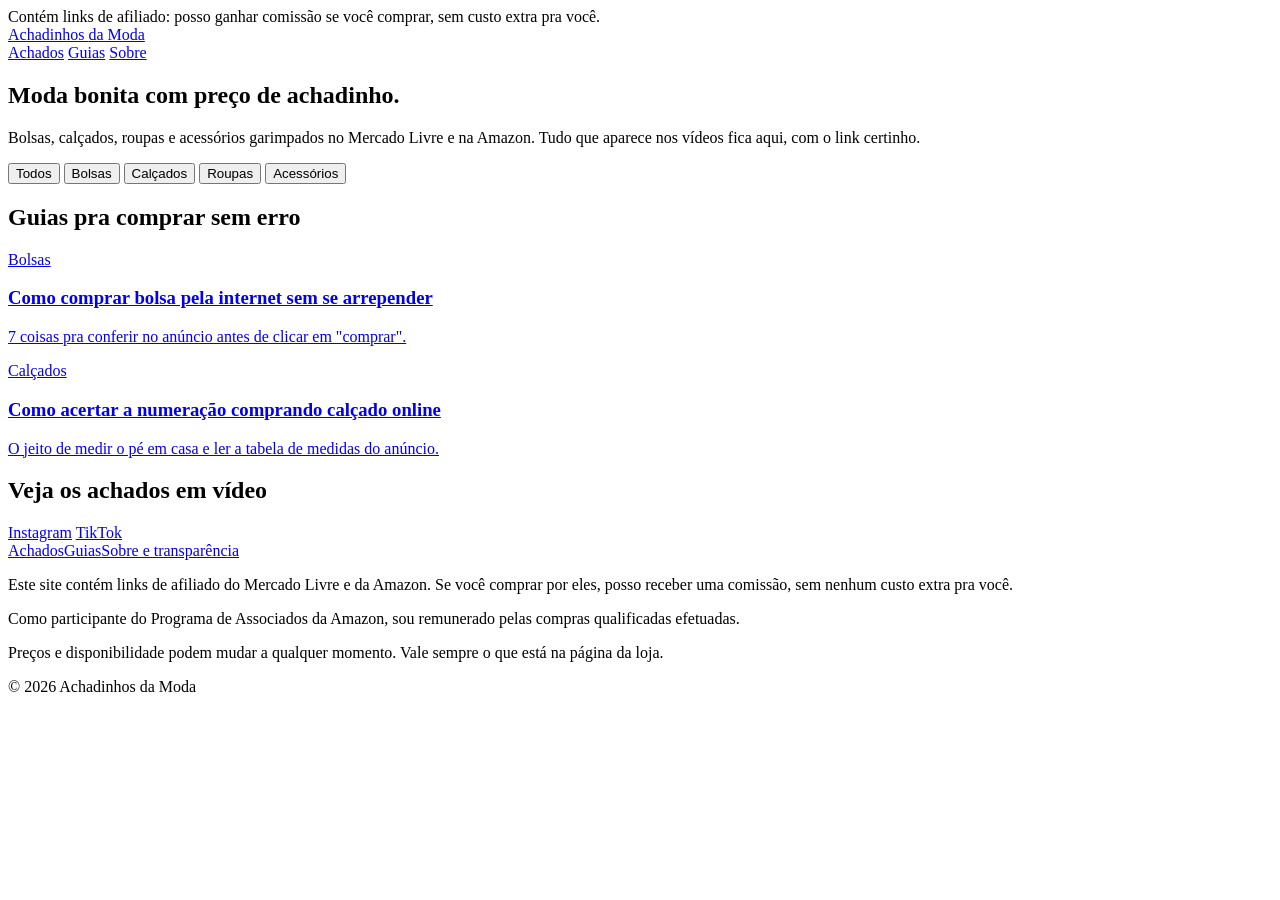
==== index.html @ a33c30c3 "Site Achadinhos da Moda: paginas principais" ====
<!DOCTYPE html>
<html lang="pt-BR">
<head>
  <meta charset="UTF-8">
  <meta name="viewport" content="width=device-width, initial-scale=1">
  <title>Achadinhos da Moda — bolsas, calçados, roupas e acessórios com preço bom</title>
  <meta name="description" content="Achadinhos de moda garimpados no Mercado Livre e na Amazon: bolsas, calçados, roupas e acessórios bonitos com preço que cabe no bolso.">
  <meta name="theme-color" content="#b5543c">
  <meta property="og:title" content="Achadinhos da Moda">
  <meta property="og:description" content="Bolsas, calçados, roupas e acessórios com preço bom — garimpados no Mercado Livre e na Amazon.">
  <meta property="og:type" content="website">
  <link rel="icon" href="data:image/svg+xml,%3Csvg xmlns='http://www.w3.org/2000/svg' viewBox='0 0 32 32'%3E%3Crect width='32' height='32' rx='8' fill='%23b5543c'/%3E%3Ctext x='16' y='23' font-family='Georgia' font-size='20' font-weight='700' fill='white' text-anchor='middle'%3EA%3C/text%3E%3C/svg%3E">
  <link rel="stylesheet" href="css/style.css">
</head>
<body>
  <div class="aviso-faixa">Contém links de afiliado: posso ganhar comissão se você comprar, sem custo extra pra você.</div>
  <header class="topo">
    <div class="wrap">
      <a class="marca" href="./">Achadinhos <span>da Moda</span></a>
      <nav class="menu">
        <a href="./" aria-current="page">Achados</a>
        <a href="guias/">Guias</a>
        <a href="sobre.html">Sobre</a>
      </nav>
    </div>
  </header>

  <main class="wrap">
    <section class="hero">
      <h1>Moda bonita com preço de achadinho.</h1>
      <p>Bolsas, calçados, roupas e acessórios garimpados no Mercado Livre e na Amazon. Tudo que aparece nos vídeos fica aqui, com o link certinho.</p>
    </section>

    <div class="filtros" role="group" aria-label="Filtrar por categoria">
      <button class="filtro" data-cat="todos" aria-pressed="true">Todos</button>
      <button class="filtro" data-cat="bolsas" aria-pressed="false">Bolsas</button>
      <button class="filtro" data-cat="calcados" aria-pressed="false">Calçados</button>
      <button class="filtro" data-cat="roupas" aria-pressed="false">Roupas</button>
      <button class="filtro" data-cat="acessorios" aria-pressed="false">Acessórios</button>
    </div>

    <section id="grade" class="grade" aria-live="polite"></section>

    <section class="secao">
      <h2>Guias pra comprar sem erro</h2>
      <div class="guias">
        <a class="guia" href="guias/como-comprar-bolsa-online.html">
          <span>Bolsas</span>
          <h3>Como comprar bolsa pela internet sem se arrepender</h3>
          <p>7 coisas pra conferir no anúncio antes de clicar em "comprar".</p>
        </a>
        <a class="guia" href="guias/numeracao-de-calcados.html">
          <span>Calçados</span>
          <h3>Como acertar a numeração comprando calçado online</h3>
          <p>O jeito de medir o pé em casa e ler a tabela de medidas do anúncio.</p>
        </a>
      </div>
    </section>

    <section class="secao">
      <h2>Veja os achados em vídeo</h2>
      <div class="redes">
        <a href="https://www.instagram.com/achadinhosdamodastyle/" target="_blank" rel="noopener">Instagram</a>
        <a href="https://www.tiktok.com/@achadinhosdamodastyle" target="_blank" rel="noopener">TikTok</a>
      </div>
    </section>
  </main>

  <footer class="rodape">
    <div class="wrap">
      <nav><a href="./">Achados</a><a href="guias/">Guias</a><a href="sobre.html">Sobre e transparência</a></nav>
      <p>Este site contém links de afiliado do Mercado Livre e da Amazon. Se você comprar por eles, posso receber uma comissão, sem nenhum custo extra pra você.</p>
      <p>Como participante do Programa de Associados da Amazon, sou remunerado pelas compras qualificadas efetuadas.</p>
      <p>Preços e disponibilidade podem mudar a qualquer momento. Vale sempre o que está na página da loja.</p>
      <p>© 2026 Achadinhos da Moda</p>
    </div>
  </footer>

  <script src="js/produtos.js"></script>
  <script src="js/app.js"></script>
</body>
</html>
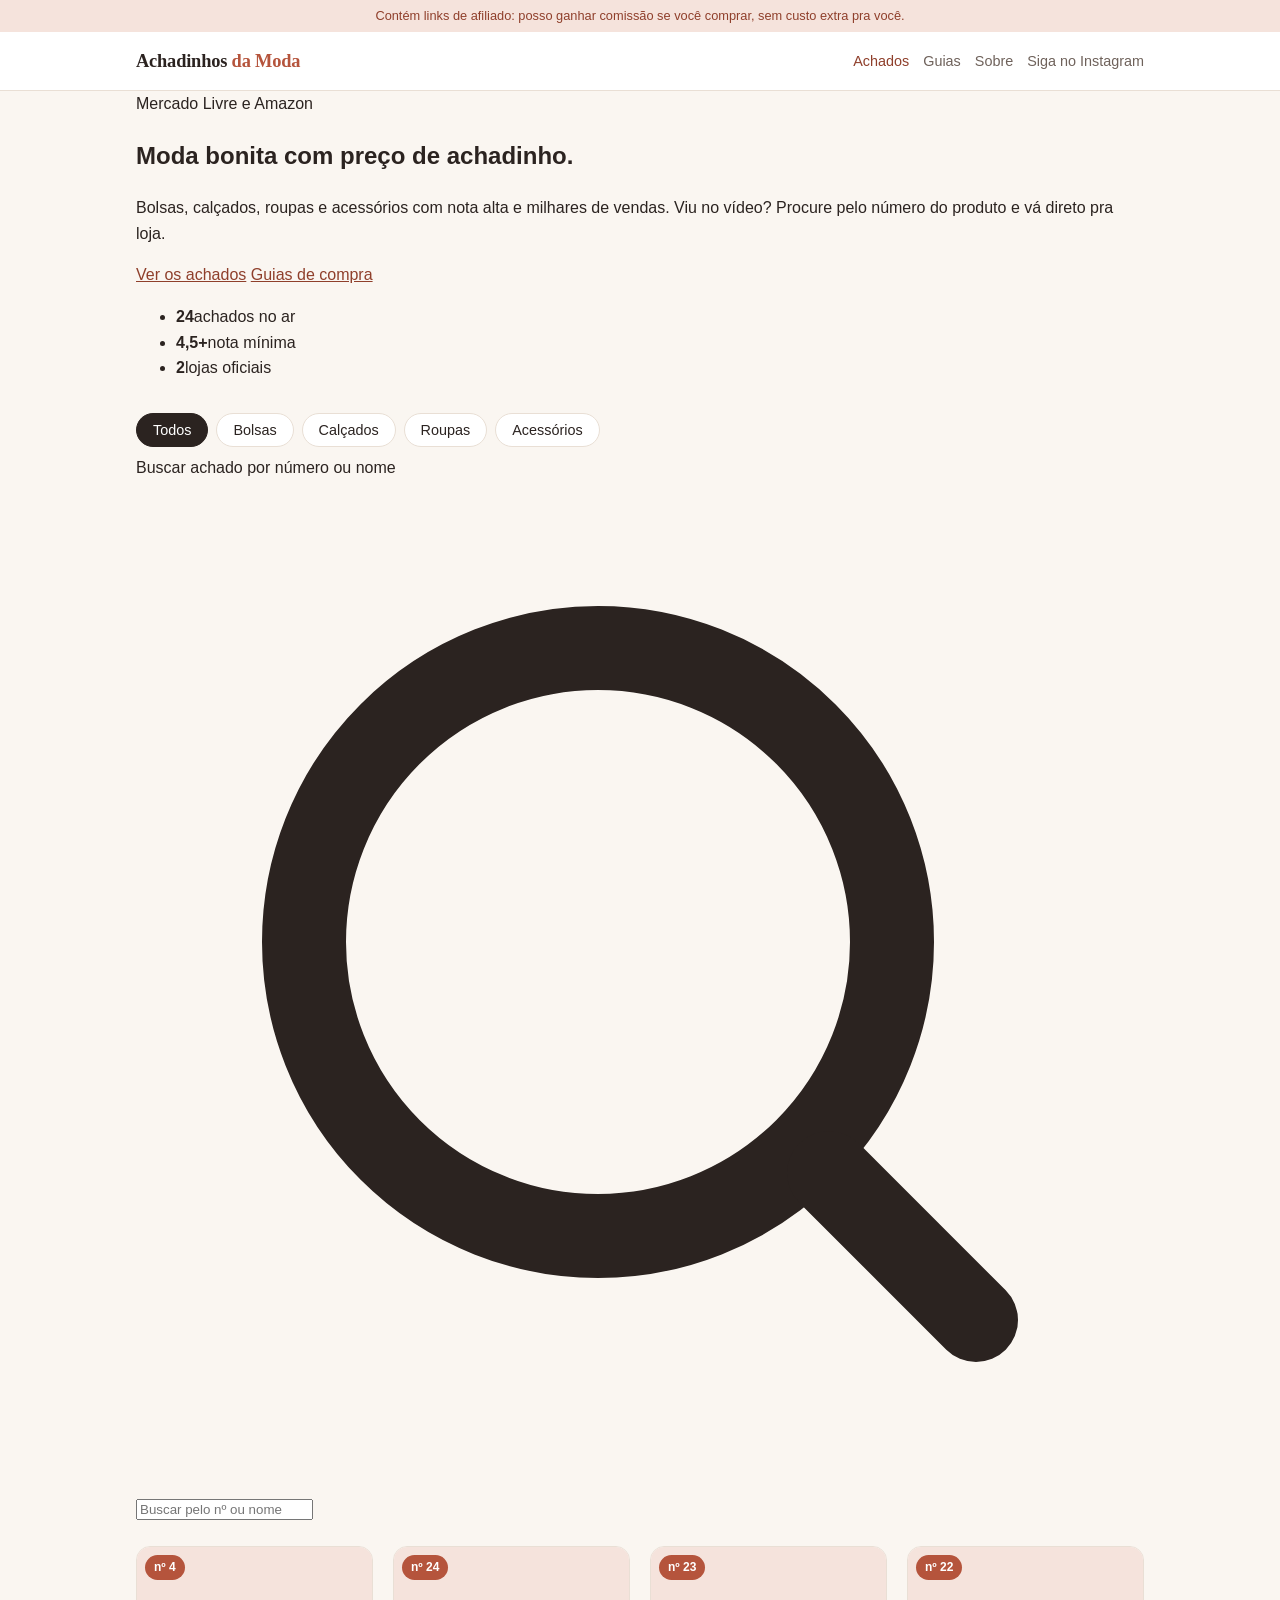
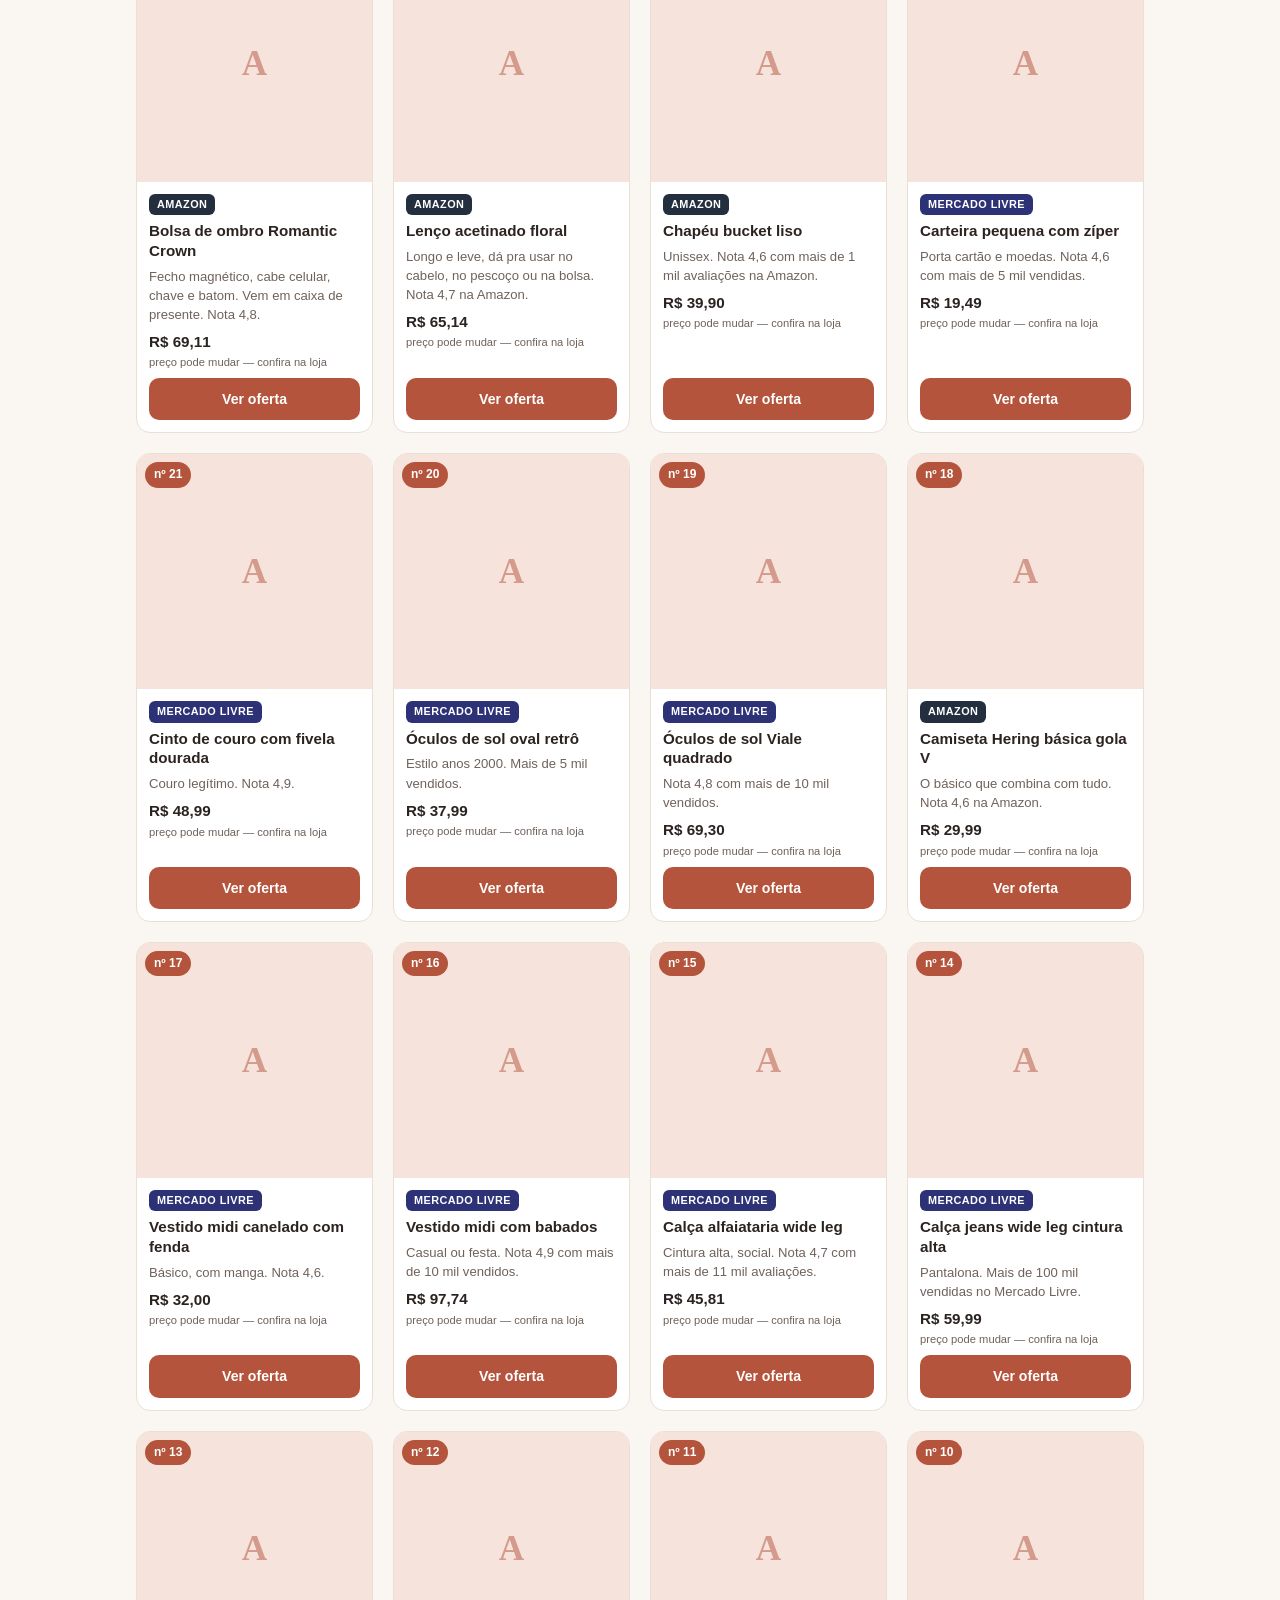
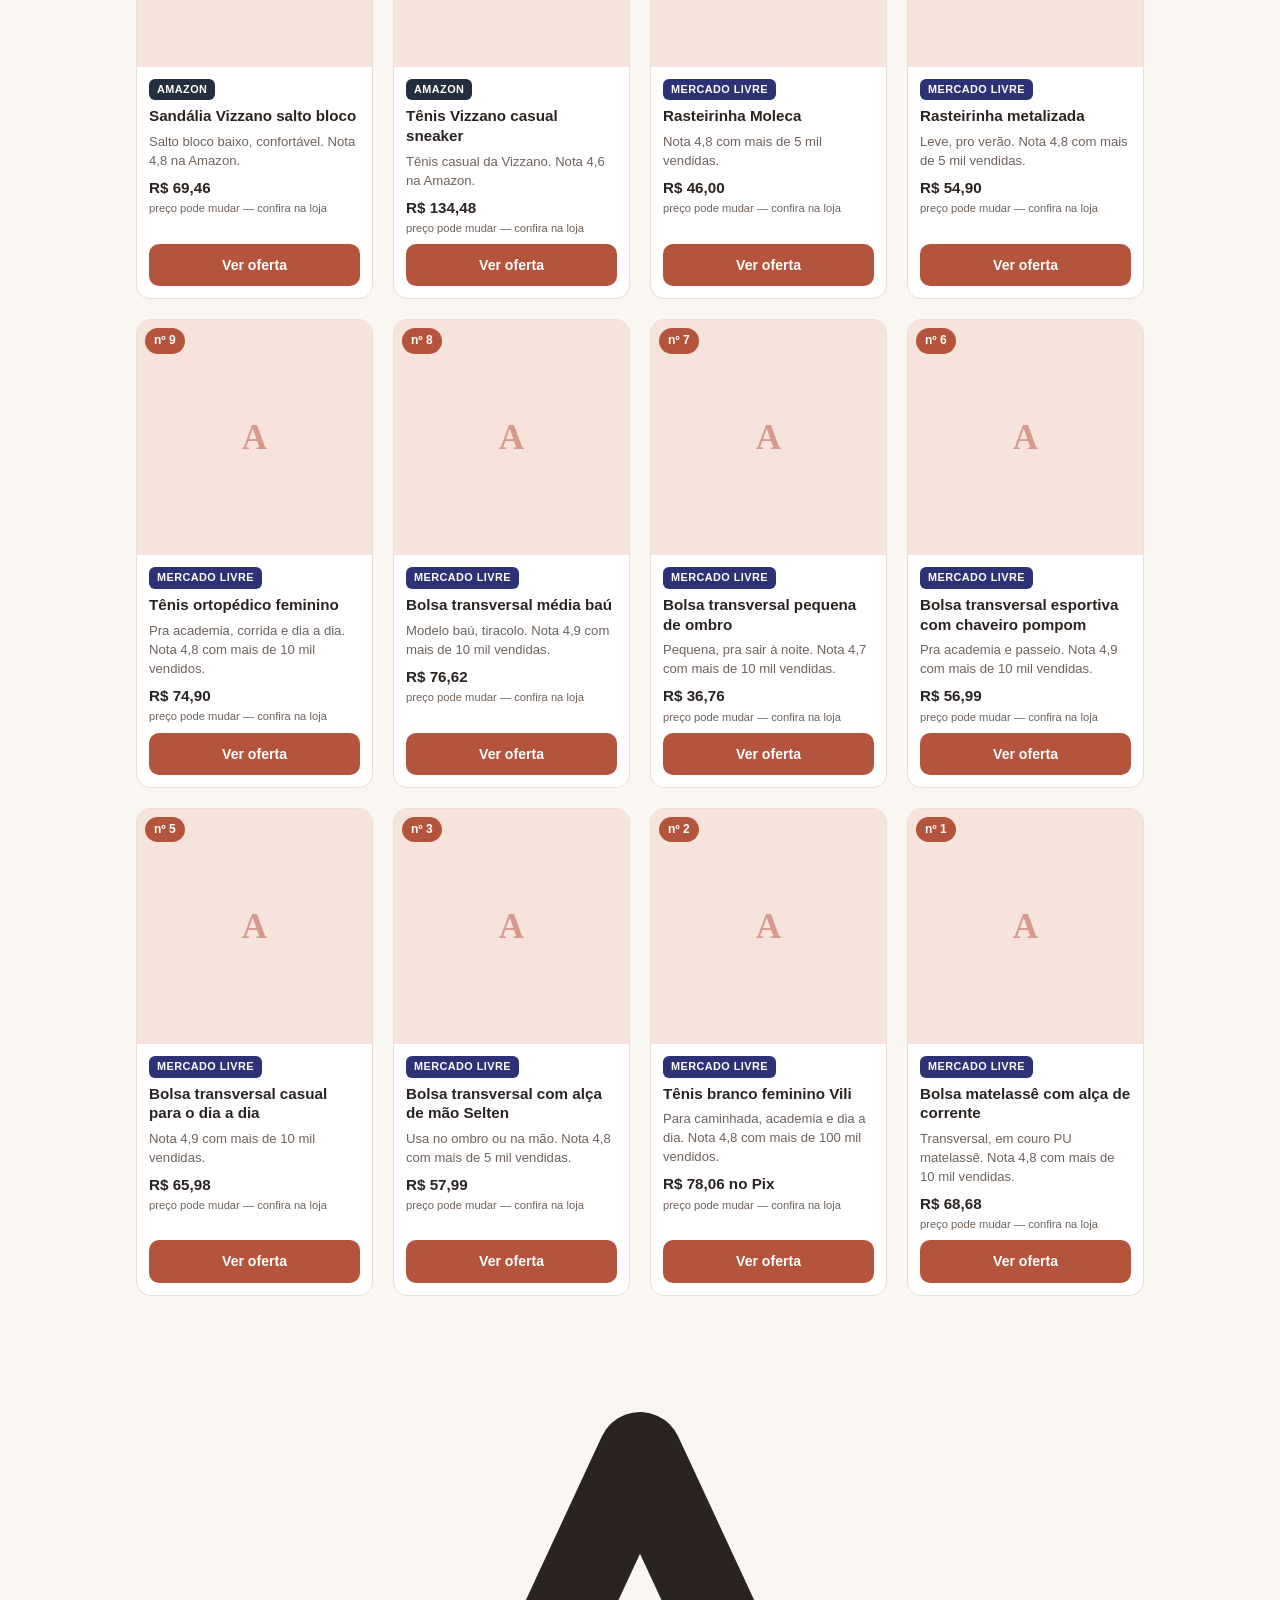
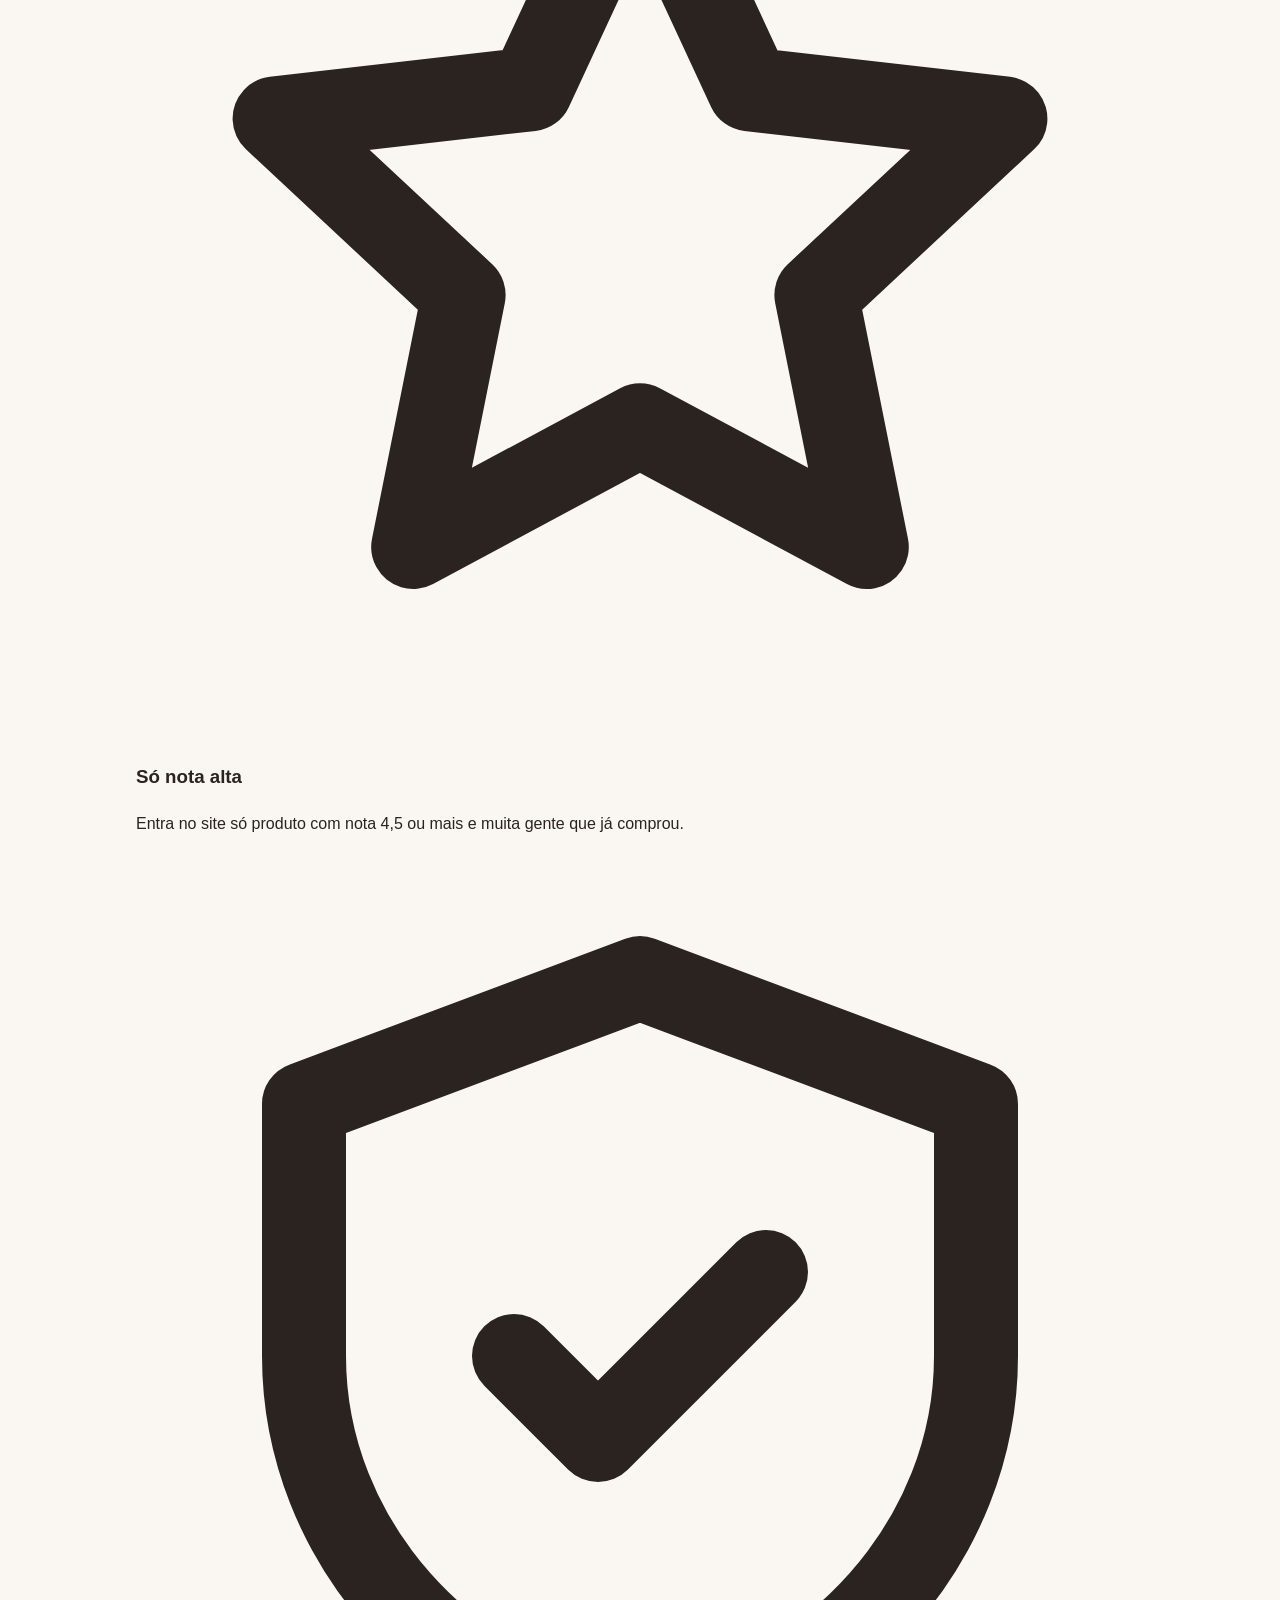
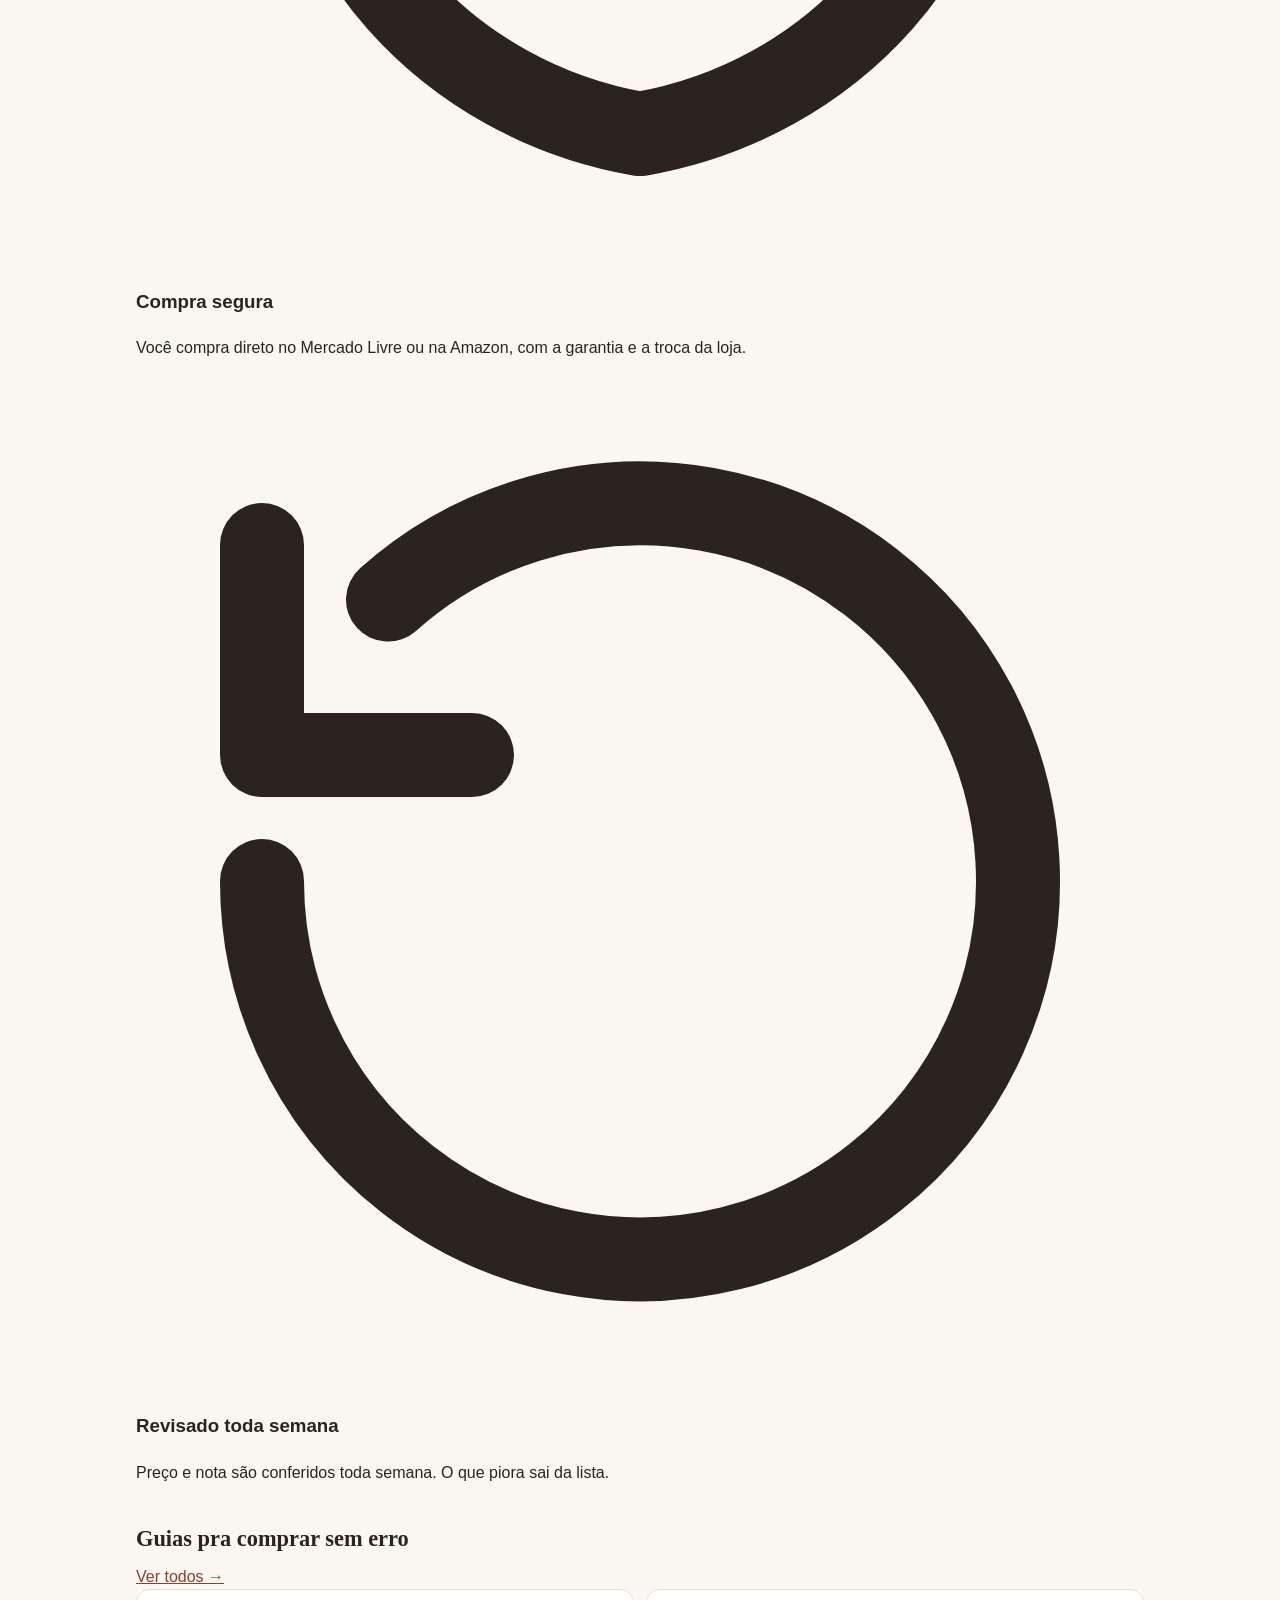
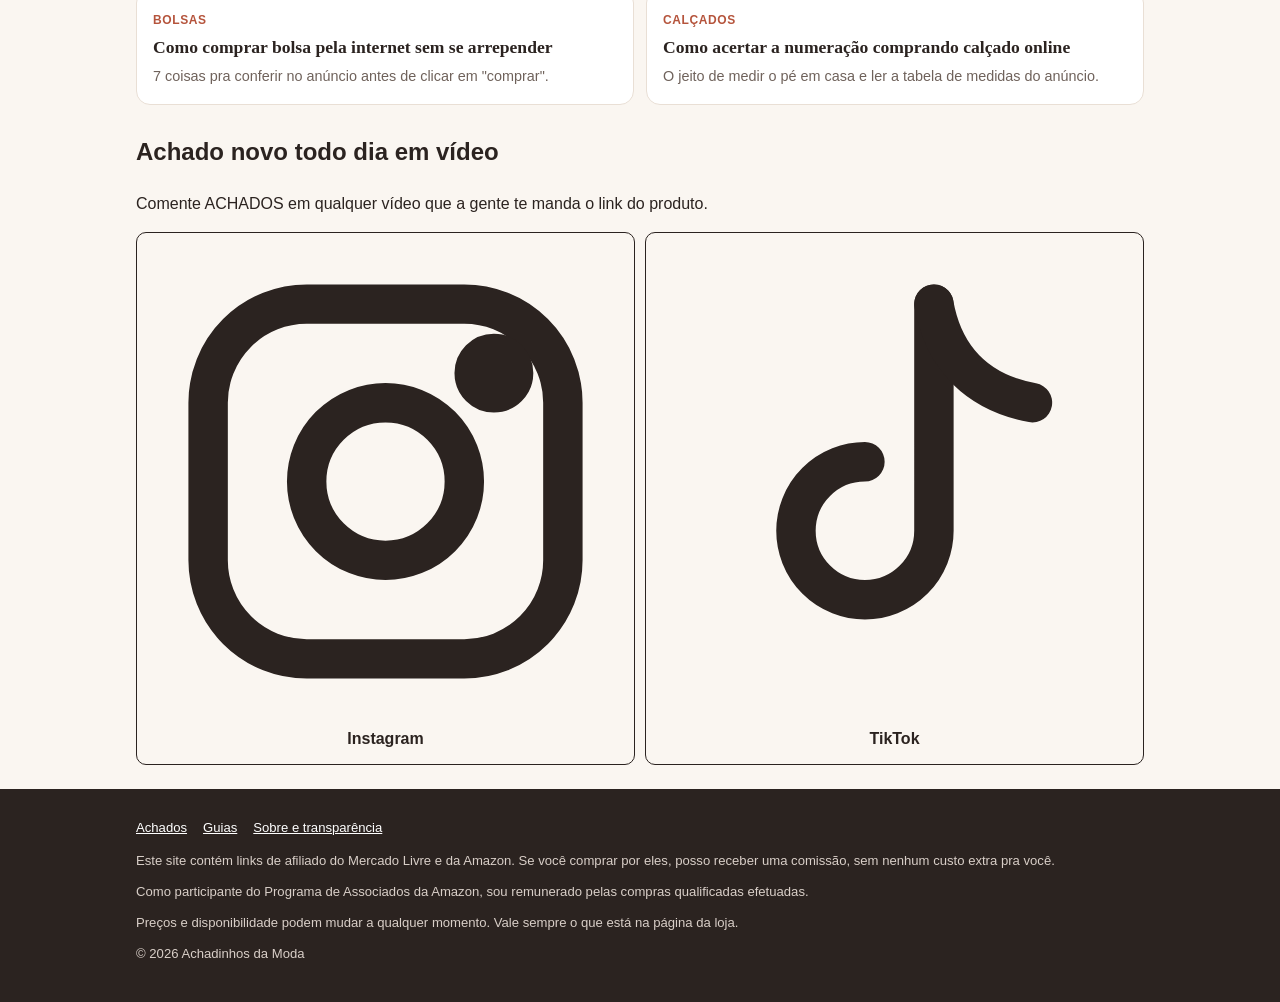
==== commit 9704d641: "Novo visual da página inicial + busca por número" ====
--- a/index.html
+++ b/index.html
@@ -17,58 +17,107 @@
   <header class="topo">
     <div class="wrap">
       <a class="marca" href="./">Achadinhos <span>da Moda</span></a>
-      <nav class="menu">
+      <nav class="menu" aria-label="Principal">
         <a href="./" aria-current="page">Achados</a>
         <a href="guias/">Guias</a>
         <a href="sobre.html">Sobre</a>
+        <a class="menu-cta" href="https://www.instagram.com/achadinhosdamodastyle/" target="_blank" rel="noopener">Siga no Instagram</a>
       </nav>
     </div>
   </header>
 
-  <main class="wrap">
-    <section class="hero">
-      <h1>Moda bonita com preço de achadinho.</h1>
-      <p>Bolsas, calçados, roupas e acessórios garimpados no Mercado Livre e na Amazon. Tudo que aparece nos vídeos fica aqui, com o link certinho.</p>
-    </section>
-
-    <div class="filtros" role="group" aria-label="Filtrar por categoria">
-      <button class="filtro" data-cat="todos" aria-pressed="true">Todos</button>
-      <button class="filtro" data-cat="bolsas" aria-pressed="false">Bolsas</button>
-      <button class="filtro" data-cat="calcados" aria-pressed="false">Calçados</button>
-      <button class="filtro" data-cat="roupas" aria-pressed="false">Roupas</button>
-      <button class="filtro" data-cat="acessorios" aria-pressed="false">Acessórios</button>
+  <main>
+    <div class="wrap">
+      <section class="hero-home">
+        <div>
+          <span class="eyebrow">Mercado Livre e Amazon</span>
+          <h1 class="hero-titulo">Moda bonita com preço de achadinho.</h1>
+          <p class="hero-texto">Bolsas, calçados, roupas e acessórios com nota alta e milhares de vendas. Viu no vídeo? Procure pelo número do produto e vá direto pra loja.</p>
+          <div class="hero-acoes">
+            <a class="botao botao-primario" href="#achados">Ver os achados</a>
+            <a class="botao botao-secundario" href="guias/">Guias de compra</a>
+          </div>
+          <ul class="numeros">
+            <li><strong id="total-achados">24</strong><span>achados no ar</span></li>
+            <li><strong>4,5+</strong><span>nota mínima</span></li>
+            <li><strong>2</strong><span>lojas oficiais</span></li>
+          </ul>
+        </div>
+        <div class="colagem" id="colagem" aria-label="Achados em destaque"></div>
+      </section>
     </div>
 
-    <section id="grade" class="grade" aria-live="polite"></section>
+    <div class="barra-filtros" id="achados">
+      <div class="wrap">
+        <div class="filtros" role="group" aria-label="Filtrar por categoria">
+          <button class="filtro" data-cat="todos" aria-pressed="true">Todos</button>
+          <button class="filtro" data-cat="bolsas" aria-pressed="false">Bolsas</button>
+          <button class="filtro" data-cat="calcados" aria-pressed="false">Calçados</button>
+          <button class="filtro" data-cat="roupas" aria-pressed="false">Roupas</button>
+          <button class="filtro" data-cat="acessorios" aria-pressed="false">Acessórios</button>
+        </div>
+        <div class="busca" role="search">
+          <label class="sr-only" for="busca">Buscar achado por número ou nome</label>
+          <svg viewBox="0 0 24 24" fill="none" stroke="currentColor" stroke-width="2" stroke-linecap="round" aria-hidden="true"><circle cx="11" cy="11" r="7"/><path d="m20 20-3.5-3.5"/></svg>
+          <input id="busca" type="search" inputmode="search" placeholder="Buscar pelo nº ou nome" autocomplete="off">
+        </div>
+      </div>
+    </div>
 
-    <section class="secao">
-      <h2>Guias pra comprar sem erro</h2>
-      <div class="guias">
-        <a class="guia" href="guias/como-comprar-bolsa-online.html">
-          <span>Bolsas</span>
-          <h3>Como comprar bolsa pela internet sem se arrepender</h3>
-          <p>7 coisas pra conferir no anúncio antes de clicar em "comprar".</p>
-        </a>
-        <a class="guia" href="guias/numeracao-de-calcados.html">
-          <span>Calçados</span>
-          <h3>Como acertar a numeração comprando calçado online</h3>
-          <p>O jeito de medir o pé em casa e ler a tabela de medidas do anúncio.</p>
-        </a>
-      </div>
-    </section>
+    <div class="wrap">
+      <p class="sr-only" id="status-busca" aria-live="polite"></p>
+      <section id="grade" class="grade" aria-label="Achados"></section>
 
-    <section class="secao">
-      <h2>Veja os achados em vídeo</h2>
-      <div class="redes">
-        <a href="https://www.instagram.com/achadinhosdamodastyle/" target="_blank" rel="noopener">Instagram</a>
-        <a href="https://www.tiktok.com/@achadinhosdamodastyle" target="_blank" rel="noopener">TikTok</a>
-      </div>
-    </section>
+      <section class="confianca" aria-label="Como escolhemos">
+        <div>
+          <svg viewBox="0 0 24 24" fill="none" stroke="currentColor" stroke-width="2" stroke-linecap="round" stroke-linejoin="round" aria-hidden="true"><path d="m12 3 2.6 5.6 6.1.7-4.5 4.2 1.2 6L12 16.6 6.6 19.5l1.2-6-4.5-4.2 6.1-.7z"/></svg>
+          <div><h3>Só nota alta</h3><p>Entra no site só produto com nota 4,5 ou mais e muita gente que já comprou.</p></div>
+        </div>
+        <div>
+          <svg viewBox="0 0 24 24" fill="none" stroke="currentColor" stroke-width="2" stroke-linecap="round" stroke-linejoin="round" aria-hidden="true"><path d="M12 3 4 6v6c0 4.4 3.4 8.2 8 9 4.6-.8 8-4.6 8-9V6z"/><path d="m9 12 2 2 4-4"/></svg>
+          <div><h3>Compra segura</h3><p>Você compra direto no Mercado Livre ou na Amazon, com a garantia e a troca da loja.</p></div>
+        </div>
+        <div>
+          <svg viewBox="0 0 24 24" fill="none" stroke="currentColor" stroke-width="2" stroke-linecap="round" stroke-linejoin="round" aria-hidden="true"><path d="M3 12a9 9 0 1 0 3-6.7"/><path d="M3 4v5h5"/></svg>
+          <div><h3>Revisado toda semana</h3><p>Preço e nota são conferidos toda semana. O que piora sai da lista.</p></div>
+        </div>
+      </section>
+
+      <section class="secao">
+        <div class="secao-topo">
+          <h2>Guias pra comprar sem erro</h2>
+          <a href="guias/">Ver todos →</a>
+        </div>
+        <div class="guias">
+          <a class="guia" href="guias/como-comprar-bolsa-online.html">
+            <span>Bolsas</span>
+            <h3>Como comprar bolsa pela internet sem se arrepender</h3>
+            <p>7 coisas pra conferir no anúncio antes de clicar em "comprar".</p>
+          </a>
+          <a class="guia" href="guias/numeracao-de-calcados.html">
+            <span>Calçados</span>
+            <h3>Como acertar a numeração comprando calçado online</h3>
+            <p>O jeito de medir o pé em casa e ler a tabela de medidas do anúncio.</p>
+          </a>
+        </div>
+      </section>
+
+      <section class="chamada">
+        <div>
+          <h2>Achado novo todo dia em vídeo</h2>
+          <p>Comente ACHADOS em qualquer vídeo que a gente te manda o link do produto.</p>
+        </div>
+        <div class="redes">
+          <a href="https://www.instagram.com/achadinhosdamodastyle/" target="_blank" rel="noopener"><svg viewBox="0 0 24 24" fill="none" stroke="currentColor" stroke-width="2" aria-hidden="true"><rect x="3" y="3" width="18" height="18" rx="5"/><circle cx="12" cy="12" r="4"/><circle cx="17.5" cy="6.5" r="1" fill="currentColor"/></svg>Instagram</a>
+          <a href="https://www.tiktok.com/@achadinhosdamodastyle" target="_blank" rel="noopener"><svg viewBox="0 0 24 24" fill="none" stroke="currentColor" stroke-width="2" stroke-linecap="round" aria-hidden="true"><path d="M14 3v11.5a3.5 3.5 0 1 1-3.5-3.5"/><path d="M14 3c.5 2.8 2.3 4.5 5 5"/></svg>TikTok</a>
+        </div>
+      </section>
+    </div>
   </main>
 
   <footer class="rodape">
     <div class="wrap">
-      <nav><a href="./">Achados</a><a href="guias/">Guias</a><a href="sobre.html">Sobre e transparência</a></nav>
+      <nav aria-label="Rodapé"><a href="./">Achados</a><a href="guias/">Guias</a><a href="sobre.html">Sobre e transparência</a></nav>
       <p>Este site contém links de afiliado do Mercado Livre e da Amazon. Se você comprar por eles, posso receber uma comissão, sem nenhum custo extra pra você.</p>
       <p>Como participante do Programa de Associados da Amazon, sou remunerado pelas compras qualificadas efetuadas.</p>
       <p>Preços e disponibilidade podem mudar a qualquer momento. Vale sempre o que está na página da loja.</p>
--- a/css/style.css
+++ b/css/style.css
@@ -0,0 +1,103 @@
+/* Achadinhos da Moda — estilos (mobile-first, sem dependências externas) */
+:root {
+  --bg: #faf6f1;
+  --surface: #ffffff;
+  --text: #2b2320;
+  --muted: #6f625b;
+  --line: #e9dfd5;
+  --accent: #b5543c;
+  --accent-dark: #8f3f2b;
+  --accent-soft: #f5e3dc;
+  --ml: #2d3277;
+  --amz: #232f3e;
+  --radius: 14px;
+  --serif: Georgia, "Times New Roman", serif;
+  --sans: -apple-system, BlinkMacSystemFont, "Segoe UI", Roboto, "Helvetica Neue", Arial, sans-serif;
+}
+
+* { box-sizing: border-box; }
+html { -webkit-text-size-adjust: 100%; }
+body { margin: 0; background: var(--bg); color: var(--text); font: 16px/1.6 var(--sans); }
+img { max-width: 100%; display: block; }
+a { color: var(--accent-dark); }
+
+.wrap { max-width: 1040px; margin: 0 auto; padding: 0 16px; }
+
+.topo { background: var(--surface); border-bottom: 1px solid var(--line); position: sticky; top: 0; z-index: 10; }
+.topo .wrap { display: flex; align-items: center; justify-content: space-between; height: 58px; gap: 12px; }
+.marca { font: 700 1.15rem/1 var(--serif); color: var(--text); text-decoration: none; letter-spacing: -.01em; white-space: nowrap; }
+.marca span { color: var(--accent); }
+.menu { display: flex; gap: 14px; font-size: .9rem; }
+.menu a { color: var(--muted); text-decoration: none; }
+.menu a:hover, .menu a[aria-current="page"] { color: var(--accent-dark); }
+
+.aviso-faixa { background: var(--accent-soft); color: var(--accent-dark); font-size: .8rem; text-align: center; padding: 6px 16px; }
+
+.hero { padding: 32px 0 12px; }
+.hero h1 { font: 700 clamp(1.75rem, 6vw, 2.6rem)/1.15 var(--serif); margin: 0 0 12px; letter-spacing: -.02em; }
+.hero p { color: var(--muted); margin: 0; max-width: 34em; }
+
+.filtros { display: flex; flex-wrap: wrap; gap: 8px; padding: 16px 0 8px; }
+.filtros::-webkit-scrollbar { display: none; }
+.filtro { flex: 0 0 auto; border: 1px solid var(--line); background: var(--surface); color: var(--text); border-radius: 999px; padding: 8px 16px; font: 500 .9rem var(--sans); cursor: pointer; }
+.filtro[aria-pressed="true"] { background: var(--text); color: #fff; border-color: var(--text); }
+
+.grade { display: grid; grid-template-columns: repeat(2, minmax(0, 1fr)); gap: 12px; padding: 8px 0 32px; }
+@media (min-width: 720px) { .grade { grid-template-columns: repeat(3, minmax(0, 1fr)); gap: 20px; } }
+@media (min-width: 980px) { .grade { grid-template-columns: repeat(4, minmax(0, 1fr)); } }
+
+.card { background: var(--surface); border: 1px solid var(--line); border-radius: var(--radius); overflow: hidden; display: flex; flex-direction: column; }
+.card-img { position: relative; aspect-ratio: 1 / 1; background: var(--accent-soft); display: grid; place-items: center; }
+.card-img:has(img) { background: #fff; }
+.card-img img { width: 100%; height: 100%; object-fit: contain; padding: 8px; }
+.card-img .ph { font: 700 2.2rem var(--serif); color: var(--accent); opacity: .5; }
+.card-corpo { padding: 12px; display: flex; flex-direction: column; gap: 6px; flex: 1; }
+.selo { align-self: flex-start; font-size: .68rem; font-weight: 700; text-transform: uppercase; letter-spacing: .04em; color: #fff; padding: 2px 8px; border-radius: 6px; }
+.selo.ml { background: var(--ml); }
+.selo.amazon { background: var(--amz); }
+.card h3 { font-size: .95rem; line-height: 1.3; margin: 0; }
+.card p { font-size: .82rem; color: var(--muted); margin: 0; line-height: 1.45; }
+.preco { font-weight: 700; font-size: .95rem; }
+.preco small { display: block; font-weight: 400; color: var(--muted); font-size: .7rem; }
+.btn { margin-top: auto; display: block; text-align: center; background: var(--accent); color: #fff; text-decoration: none; font-weight: 600; font-size: .88rem; padding: 10px; border-radius: 10px; }
+.btn:hover { background: var(--accent-dark); }
+
+.vazio { grid-column: 1 / -1; text-align: center; padding: 40px 16px; background: var(--surface); border: 1px dashed var(--line); border-radius: var(--radius); color: var(--muted); }
+.vazio strong { display: block; color: var(--text); font: 700 1.2rem var(--serif); margin-bottom: 6px; }
+
+.secao { padding: 24px 0 8px; }
+.secao h2 { font: 700 1.4rem var(--serif); margin: 0 0 12px; }
+.guias { display: grid; gap: 12px; }
+@media (min-width: 720px) { .guias { grid-template-columns: repeat(2, 1fr); } }
+.guia { display: block; background: var(--surface); border: 1px solid var(--line); border-radius: var(--radius); padding: 16px; text-decoration: none; color: var(--text); }
+.guia span { font-size: .75rem; color: var(--accent); font-weight: 700; text-transform: uppercase; letter-spacing: .05em; }
+.guia h3 { font: 700 1.1rem/1.3 var(--serif); margin: 4px 0 6px; }
+.guia p { margin: 0; color: var(--muted); font-size: .9rem; }
+
+.redes { display: flex; gap: 10px; flex-wrap: wrap; }
+.redes a { flex: 1 1 140px; text-align: center; padding: 12px; border-radius: 10px; text-decoration: none; border: 1px solid var(--text); color: var(--text); font-weight: 600; }
+
+.texto { max-width: 680px; padding: 20px 0 40px; }
+.texto h1 { font: 700 clamp(1.6rem, 5.5vw, 2.3rem)/1.2 var(--serif); margin: 0 0 8px; letter-spacing: -.01em; }
+.texto .meta { color: var(--muted); font-size: .85rem; margin-bottom: 24px; }
+.texto h2 { font: 700 1.3rem var(--serif); margin: 32px 0 8px; }
+.texto h3 { font-size: 1.05rem; margin: 22px 0 6px; }
+.texto ul, .texto ol { padding-left: 1.2em; }
+.texto li { margin-bottom: 6px; }
+.caixa { background: var(--accent-soft); border-radius: var(--radius); padding: 14px 16px; margin: 20px 0; font-size: .95rem; }
+.migalha { font-size: .82rem; color: var(--muted); padding-top: 16px; }
+.migalha a { color: var(--muted); }
+
+.rodape { background: var(--text); color: #d9cfc8; font-size: .82rem; padding: 28px 0; margin-top: 24px; }
+.rodape a { color: #fff; }
+.rodape p { margin: 0 0 10px; }
+.rodape nav { display: flex; gap: 16px; flex-wrap: wrap; margin-bottom: 12px; }
+
+@media (max-width: 380px) { .menu { gap: 10px; font-size: .82rem; } .marca { font-size: 1rem; } }
+
+/* Número do achado (o vídeo diz "é o nº 7 no site") */
+.num { position: absolute; top: 8px; left: 8px; z-index: 1; background: var(--accent); color: #fff; font-size: .75rem; font-weight: 700; padding: 3px 9px; border-radius: 999px; }
+.card { scroll-margin-top: 90px; }
+.card.alvo { outline: 3px solid var(--accent); outline-offset: 2px; animation: pisca 1.2s ease 2; }
+@keyframes pisca { 50% { outline-color: transparent; } }
+@media (prefers-reduced-motion: reduce) { .card.alvo { animation: none; } }
